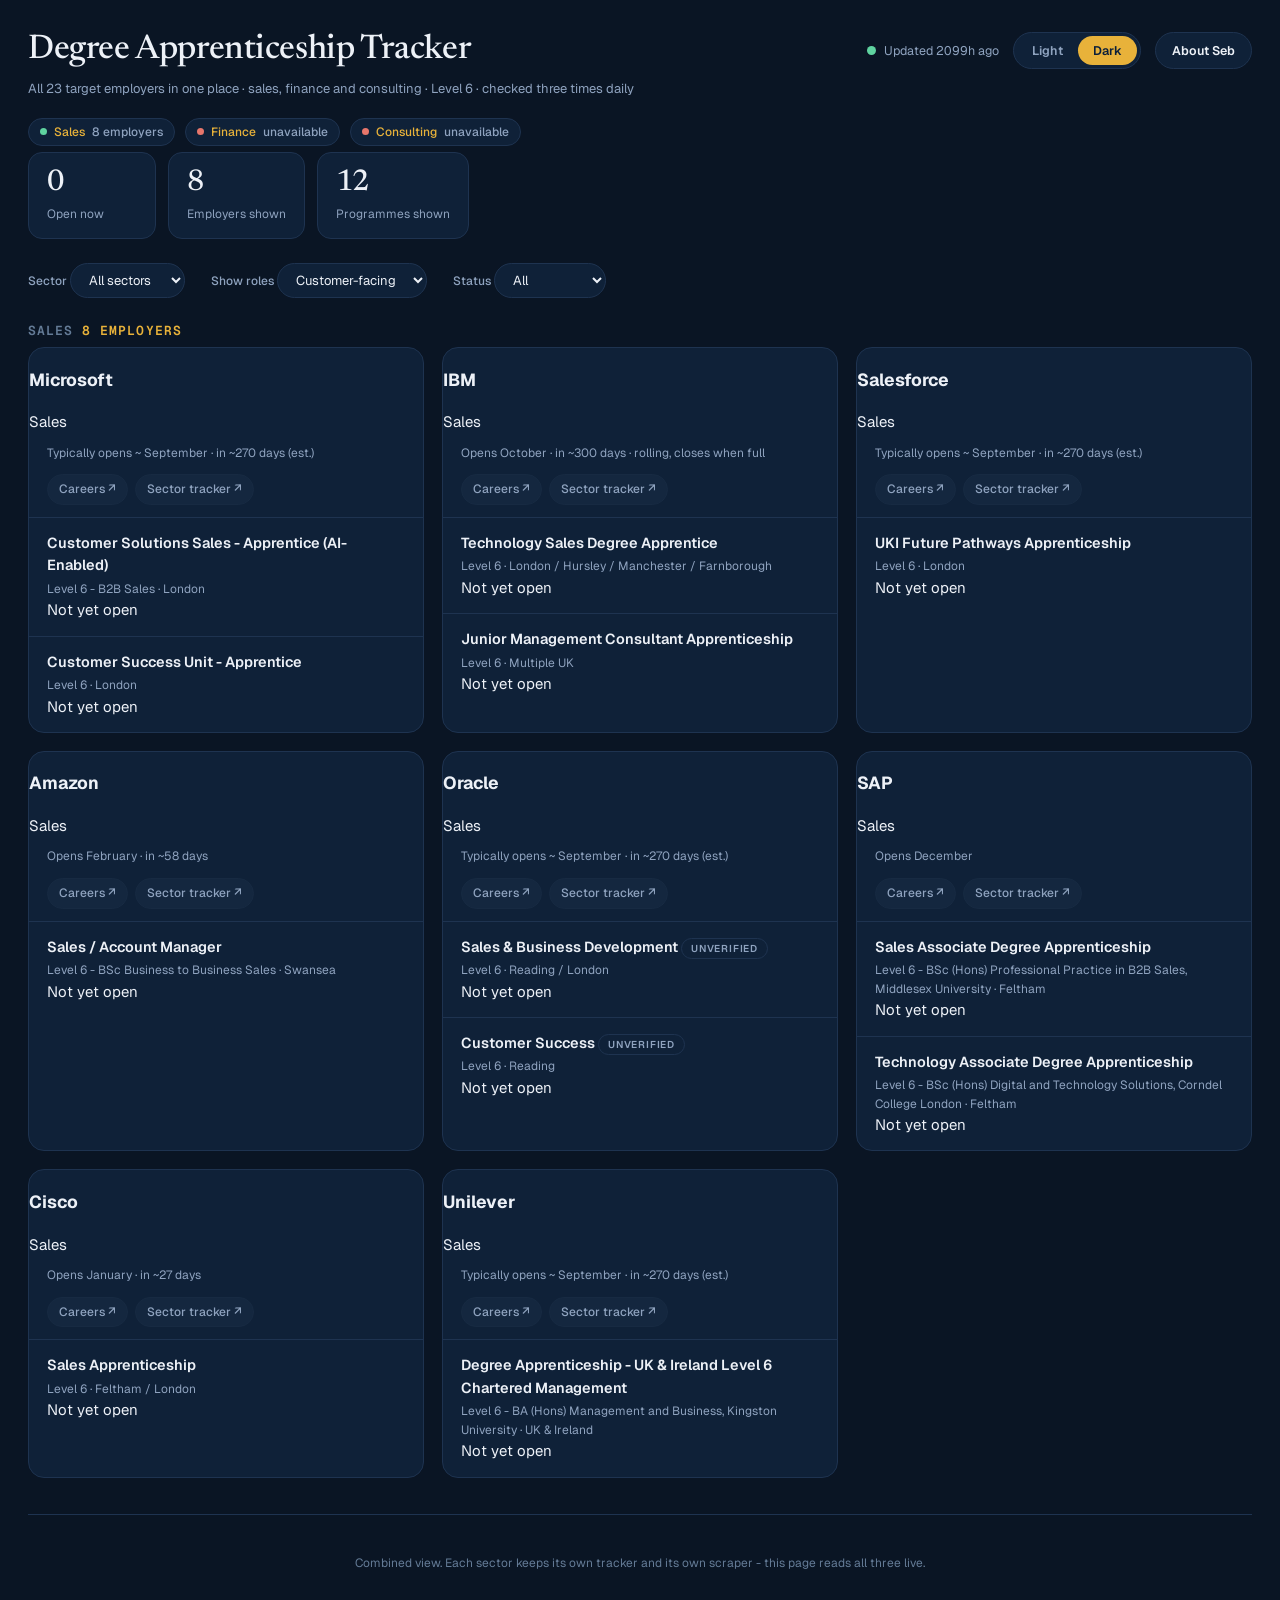
==== all.html @ 7a4464a1 "Add combined tracker showing all 23 employers in one place Three separate trackers meant three links" ====
<!DOCTYPE html>
<html lang="en" data-page="tracker">
<head>
<meta charset="UTF-8">
<meta name="viewport" content="width=device-width, initial-scale=1.0">
<title>All Degree Apprenticeships - Combined Tracker</title>
<meta name="description" content="Every Level 6 degree apprenticeship tracked across sales, finance and consulting - 23 target employers in one place, auto-updated three times daily.">
<meta property="og:title" content="Degree Apprenticeship Tracker - all 23 employers">
<meta property="og:description" content="Every Level 6 degree apprenticeship tracked across sales, finance and consulting - 23 target employers in one place.">
<meta property="og:type" content="website">
<meta property="og:url" content="https://sebcaw.github.io/Sales-Tracker/all.html">
<meta property="og:image" content="https://sebcaw.github.io/Sales-Tracker/assets/og-image.png">
<link rel="icon" href="favicon.svg" type="image/svg+xml">
<link rel="preconnect" href="https://fonts.googleapis.com">
<link rel="preconnect" href="https://fonts.gstatic.com" crossorigin>
<link href="https://fonts.googleapis.com/css2?family=Newsreader:ital,opsz,wght@0,6..72,300..600;1,6..72,300..500&family=Geist:wght@300..700&family=Geist+Mono:wght@400..600&display=swap" rel="stylesheet">
<link rel="stylesheet" href="assets/tracker.css">
<script src="assets/theme.js"></script>
<style>
  .srcbar{display:flex;gap:10px;flex-wrap:wrap;margin:14px 0 6px}
  .srcpill{font:500 12px/1 var(--sans);padding:7px 11px;border-radius:999px;border:1px solid var(--border);
           background:var(--panel);color:var(--muted);display:flex;align-items:center;gap:7px}
  .srcpill .dot{width:7px;height:7px;border-radius:50%;background:var(--grey)}
  .srcpill.ok .dot{background:var(--green)}
  .srcpill.bad .dot{background:var(--red)}
  .srcpill a{color:var(--accent);text-decoration:none}
  .sectorhead{margin:26px 0 10px;font:600 13px/1 var(--mono);letter-spacing:.08em;
              text-transform:uppercase;color:var(--faint)}
  .sectorhead span{color:var(--accent)}
  #stats .stat{cursor:default}
  #stats .stat:hover{border-color:var(--border)}
</style>
</head>
<body>
<div class="wrap">
  <header>
    <h1>Degree Apprenticeship Tracker</h1>
    <div class="head-right">
      <div class="updated"><span class="pulse" id="pulse"></span><span id="updatedTxt">Loading</span></div>
      <div class="theme-toggle" role="group" aria-label="Colour theme">
        <button data-theme-btn="light" aria-label="Light mode">Light</button>
        <button data-theme-btn="dark" aria-label="Dark mode">Dark</button>
      </div>
      <a class="aboutbtn" href="index.html">About Seb</a>
    </div>
  </header>
  <p class="sub">All 23 target employers in one place &middot; sales, finance and consulting &middot; Level 6 &middot; checked three times daily</p>

  <div class="srcbar" id="srcbar"></div>

  <div class="summary" id="stats"></div>

  <div class="filters">
    <label>Sector
      <select id="fSector">
        <option value="all">All sectors</option>
        <option value="sales">Sales</option>
        <option value="finance">Finance</option>
        <option value="consulting">Consulting</option>
      </select>
    </label>
    <label>Show roles
      <select id="fFacing">
        <option value="customer">Customer-facing</option>
        <option value="all">All roles</option>
      </select>
    </label>
    <label>Status
      <select id="fStatus">
        <option value="all">All</option>
        <option value="open">Open now</option>
      </select>
    </label>
  </div>

  <div id="sectors"></div>

  <footer class="footer">
    <p>Combined view. Each sector keeps its own tracker and its own scraper -
      this page reads all three live.</p>
  </footer>
</div>

<script>
// Three independent trackers, each with its own repo, scraper and data.json.
// This page reads all three over CORS rather than duplicating the data, so there
// is still exactly one source of truth per sector.
// NOTE: the finance repo was renamed to Seb-Cawthorne, so its Pages URL moved.
// Finance-Tracker now 404s - do not point at it.
const SOURCES = [
  { key:'sales',      label:'Sales',      url:'data.json',
    site:'https://sebcaw.github.io/Sales-Tracker/tracker.html' },
  { key:'finance',    label:'Finance',    url:'https://sebcaw.github.io/Seb-Cawthorne/data.json',
    site:'https://sebcaw.github.io/Seb-Cawthorne/tracker.html' },
  { key:'consulting', label:'Consulting', url:'https://sebcaw.github.io/Consulting-Tracker/data.json',
    site:'https://sebcaw.github.io/Consulting-Tracker/tracker.html' }
];

const MN = ['','January','February','March','April','May','June','July','August','September','October','November','December'];
const state = { sectors:{}, failed:[] };

function daysUntilMonth(cyc){
  if(!cyc || !cyc.length) return null;
  const c = cyc.slice().sort((a,b)=>b.year-a.year)[0];
  let m = c.openedMonth, day = 1;
  if(c.openedDate){ const d=new Date(c.openedDate); m=d.getMonth()+1; day=d.getDate(); }
  const now = new Date();
  let year = now.getFullYear();
  if(now.getMonth()+1 > m) year++;
  const target = new Date(year, m-1, day);
  return { month:m, days:Math.ceil((target-now)/86400000), confirmed:c.confidence==='confirmed', rolling:!!c.rolling };
}

function statusPill(s){
  if(s==='open') return '<span class="pill open">Open</span>';
  if(s==='closing_soon') return '<span class="pill soon">Closing soon</span>';
  if(s==='closed') return '<span class="pill closed">Closed</span>';
  return '<span class="pill idle">Not yet open</span>';
}

function render(){
  const wantSector = document.getElementById('fSector').value;
  const wantFacing = document.getElementById('fFacing').value;
  const wantStatus = document.getElementById('fStatus').value;
  const host = document.getElementById('sectors');
  host.innerHTML = '';

  let shownCos = 0, shownProgs = 0, openProgs = 0;

  SOURCES.forEach(src => {
    const data = state.sectors[src.key];
    if(!data) return;
    if(wantSector !== 'all' && wantSector !== src.key) return;

    const cos = data.companies.map(co => {
      let progs = co.programs || [];
      if(wantFacing === 'customer') progs = progs.filter(p => p.customerFacing === 'core' || p.customerFacing === 'client');
      if(wantStatus === 'open') progs = progs.filter(p => p.status === 'open' || p.status === 'closing_soon');
      return { co, progs };
    }).filter(x => x.progs.length || wantStatus !== 'open');

    if(!cos.length) return;

    const head = document.createElement('div');
    head.className = 'sectorhead';
    head.innerHTML = src.label + ' <span>' + cos.length + ' employers</span>';
    host.appendChild(head);

    const grid = document.createElement('div');
    grid.className = 'grid';
    cos.forEach(({co, progs}) => {
      shownCos++; shownProgs += progs.length;
      openProgs += progs.filter(p=>p.status==='open'||p.status==='closing_soon').length;
      const pr = daysUntilMonth(co.historicalCycles);
      const predict = pr
        ? '<div class="predict-line">' + (pr.confirmed ? 'Opens' : 'Typically opens ~') + ' ' + MN[pr.month]
          + (pr.days>=0 ? ' &middot; in ~' + pr.days + ' days' : '')
          + (pr.rolling ? ' &middot; rolling, closes when full' : '')
          + (pr.confirmed ? '' : ' (est.)') + '</div>'
        : '';
      const card = document.createElement('div');
      card.className = 'card';
      card.innerHTML =
        '<div class="cardhead"><h3>' + co.name + '</h3>'
        + '<span class="sectortag">' + src.label + '</span></div>'
        + predict
        + '<div class="links"><a href="' + (co.careerUrl||'#') + '" target="_blank" rel="noopener">Careers &#8599;</a>'
        + ' <a href="' + src.site + '" target="_blank" rel="noopener">Sector tracker &#8599;</a></div>'
        + progs.map(p =>
            '<div class="program"><div class="pname">' + p.name
            + (p.nameConfidence === 'unconfirmed' ? ' <span class="tag">unverified</span>' : '')
            + '</div><div class="pmeta">' + (p.standard||'') + (p.location ? ' &middot; ' + p.location : '')
            + '</div>' + statusPill(p.status) + '</div>'
          ).join('');
      grid.appendChild(card);
    });
    host.appendChild(grid);
  });

  document.getElementById('stats').innerHTML =
      '<div class="stat"><div class="n">' + openProgs + '</div><div class="l">Open now</div></div>'
    + '<div class="stat"><div class="n">' + shownCos + '</div><div class="l">Employers shown</div></div>'
    + '<div class="stat"><div class="n">' + shownProgs + '</div><div class="l">Programmes shown</div></div>';

  if(!host.children.length) host.innerHTML = '<p class="sub">Nothing matches those filters.</p>';
}

function renderSources(){
  document.getElementById('srcbar').innerHTML = SOURCES.map(s => {
    const d = state.sectors[s.key];
    const cls = d ? 'ok' : 'bad';
    const n = d ? d.companies.length + ' employers' : 'unavailable';
    return '<span class="srcpill ' + cls + '"><span class="dot"></span>'
      + '<a href="' + s.site + '" target="_blank" rel="noopener">' + s.label + '</a> ' + n + '</span>';
  }).join('');
}

function freshness(){
  const times = Object.values(state.sectors).map(d => d.meta && d.meta.lastUpdated).filter(Boolean).sort();
  const el = document.getElementById('updatedTxt');
  if(!times.length){ el.textContent = 'No data'; return; }
  const oldest = new Date(times[0]);
  const hrs = Math.round((Date.now() - oldest.getTime())/3600000);
  el.textContent = hrs < 1 ? 'Updated just now' : 'Updated ' + hrs + 'h ago';
  const p = document.getElementById('pulse');
  if(p && hrs > 24) p.classList.add('stale');
}

Promise.all(SOURCES.map(s =>
  fetch(s.url, {cache:'no-store'})
    .then(r => { if(!r.ok) throw new Error(r.status); return r.json(); })
    .then(j => { state.sectors[s.key] = j; })
    .catch(e => { state.failed.push(s.key + ': ' + e.message); })
)).then(() => {
  renderSources(); freshness(); render();
  ['fSector','fFacing','fStatus'].forEach(id =>
    document.getElementById(id).addEventListener('change', render));
});
</script>
</body>
</html>
---- assets/tracker.css ----
/* ============================================================
   Degree Apprenticeship Tracker
   Visual system: "Navy Ink & Signal Gold" brand system.
   Typefaces: Newsreader (display) + Geist (interface) + Geist Mono (labels)
   Variable + class names preserved for tracker.js.
   ============================================================ */

:root {
  /* Dark — Navy Ink & Signal Gold */
  --bg: #0A1524;
  --panel: #0F2138;
  --panel-2: #14273F;
  --border: #1E3350;
  --border-soft: #172A42;
  --text: #EDF1F7;
  --muted: #8FA3BF;
  --faint: #647B96;
  --accent: #E8B23A;
  --accent-2: #F1CB76;
  --gold: #E8B23A;
  --ink: #0B1F3A;
  --accent-rgb: 232,178,58;
  --green: #5FD3A0;
  --amber: #E9B24C;
  --red: #E7766B;
  --grey: #647B96;

  --serif: "Newsreader", Georgia, "Times New Roman", serif;
  --sans: "Geist", -apple-system, BlinkMacSystemFont, "Segoe UI", Roboto, sans-serif;
  --mono: "Geist Mono", ui-monospace, SFMono-Regular, Menlo, monospace;
  --shadow-soft: 0 1px 2px rgba(0,0,0,.25), 0 10px 30px rgba(5,12,24,.5);
}


/* Light — warm paper */
html[data-theme="light"] {
  --bg: #F6F4EE;
  --sidebar: #FBFAF5;
  --panel: #FFFFFF;
  --panel-2: #EFECE2;
  --border: #E7E3D8;
  --border-soft: #ECE8DD;
  --text: #0B1F3A;
  --muted: #5A6B82;
  --faint: #8FA3BF;
  --accent: #8A6417;
  --accent-2: #A97F27;
  --gold: #7C5A14;
  --ink: #F6F4EE;
  --accent-rgb: 138,100,23;
  --green: #2E7D5B;
  --amber: #B9821C;
  --red: #CF4A3F;
  --grey: #8FA3BF;
  --shadow-soft: 0 1px 2px rgba(11,31,58,.06), 0 10px 30px rgba(11,31,58,.10);
}


html { color-scheme: dark; }
html[data-theme="light"] { color-scheme: light; }
html[data-theme="light"] .skel-line,
html[data-theme="light"] .skel-pill {
  background: linear-gradient(90deg, var(--panel-2) 25%, #e6dccb 37%, var(--panel-2) 63%);
  background-size: 400% 100%;
}

* { box-sizing: border-box; }
html { scroll-behavior: smooth; }
body {
  margin: 0; background: var(--bg); color: var(--text);
  font-family: var(--sans); font-size: 15px; line-height: 1.55;
  position: relative; min-height: 100vh;
  -webkit-font-smoothing: antialiased; text-rendering: optimizeLegibility;
  transition: background-color .35s ease, color .35s ease;
}
a { color: var(--accent); text-decoration: none; transition: color .15s; }
a:hover { color: var(--accent-2); }
::selection { background: rgba(var(--accent-rgb),.28); color: var(--text); }
/* Visible keyboard focus for every interactive element (mouse clicks stay clean) */
:focus-visible { outline: 2px solid var(--accent); outline-offset: 2px; border-radius: 4px; }
.wrap { max-width: 1280px; margin: 0 auto; padding: 32px 28px 44px; position: relative; z-index: 1; }

/* Theme toggle */
.theme-toggle {
  display: inline-flex; border: 1px solid var(--border); border-radius: 999px;
  overflow: hidden; background: var(--panel); padding: 3px;
}
.theme-toggle button {
  background: transparent; border: none; color: var(--muted);
  font-family: var(--sans); font-size: 12.5px; font-weight: 600;
  padding: 6px 15px; cursor: pointer; border-radius: 999px;
  transition: color .18s, background .18s;
}
.theme-toggle button:hover { color: var(--text); }
.theme-toggle button.active { background: var(--accent); color: var(--ink); }

/* Header */
header { display: flex; align-items: center; justify-content: space-between; flex-wrap: wrap; gap: 14px; margin-bottom: 10px; }
h1 {
  font-family: var(--serif); font-weight: 500;
  font-size: clamp(26px, 3.6vw, 34px); margin: 0; letter-spacing: -0.012em;
  color: var(--text); line-height: 1.05;
}
.head-right { display: flex; align-items: center; gap: 14px; flex-wrap: wrap; }
.updated { color: var(--muted); font-size: 12.5px; display: flex; align-items: center; gap: 8px; font-variant-numeric: tabular-nums; }
.aboutbtn {
  display: inline-flex; align-items: center; gap: 6px; font-size: 12.5px; font-weight: 600;
  color: var(--text); background: var(--panel); border: 1px solid var(--border);
  padding: 8px 16px; border-radius: 999px; white-space: nowrap;
  transition: border-color .2s, color .2s;
}
.aboutbtn:hover { border-color: var(--accent); color: var(--accent); }

.pulse {
  width: 9px; height: 9px; border-radius: 50%; background: var(--green);
}
.pulse.amber { background: var(--amber); }
.pulse.red { background: var(--red); }

.sub { color: var(--muted); font-size: 13px; margin: 0 0 18px; max-width: 80ch; }

/* About details */
.about { background: var(--panel); border: 1px solid var(--border); border-radius: 14px; margin: 0 0 22px; overflow: hidden; }
.about summary {
  cursor: pointer; padding: 14px 18px; font-size: 13px; font-weight: 600; color: var(--text);
  list-style: none; user-select: none; display: flex; align-items: center; gap: 8px;
  transition: color .15s;
}
.about summary::-webkit-details-marker { display: none; }
.about summary::before {
  content: ""; width: 6px; height: 6px; border-right: 1.5px solid var(--accent);
  border-bottom: 1.5px solid var(--accent); transform: rotate(-45deg); transition: transform .2s; flex-shrink: 0;
}
.about[open] summary::before { transform: rotate(45deg); }
.about summary:hover { color: var(--accent); }
.about[open] summary { border-bottom: 1px solid var(--border); }
.about-body { padding: 16px 18px; font-size: 13px; color: var(--muted); line-height: 1.65; }
/* Content eases in when the box is opened (close snaps, as native details do) */
.about[open] .about-body { animation: aboutOpen .22s ease-out; }
@keyframes aboutOpen { from { opacity: 0; transform: translateY(-3px); } }
.about-body p { margin: 0 0 10px; }
.about-body p:last-child { margin: 0; }
.about-body strong { color: var(--text); font-weight: 600; }

/* New banner */
.new-banner {
  position: relative; overflow: hidden;
  background: var(--panel); border: 1px solid rgba(var(--accent-rgb),.4); color: var(--accent-2);
  padding: 14px 18px; border-radius: 12px; margin-bottom: 22px; font-size: 14px; font-weight: 500;
  display: none; align-items: center; gap: 10px;
}
html[data-theme="light"] .new-banner { color: var(--gold); }
/* Slides in when it appears — it only ever shows when something genuinely changed */
.new-banner.show { display: flex; animation: bannerIn .3s ease-out; }
@keyframes bannerIn { from { opacity: 0; transform: translateY(-8px); } }
.new-banner button {
  position: relative; z-index:1; margin-left: auto; background: transparent;
  border: 1px solid rgba(var(--accent-rgb),.45); color: var(--accent-2);
  padding: 5px 12px; border-radius: 999px; cursor: pointer; font-family: var(--sans);
  font-size: 12.5px; font-weight: 600; transition: background .15s;
}
html[data-theme="light"] .new-banner button { color: var(--gold); }
.new-banner button:hover { background: rgba(var(--accent-rgb),.12); }

/* Summary stats */
.summary { display: flex; gap: 12px; flex-wrap: wrap; margin-bottom: 24px; }
.stat {
  background: var(--panel); border: 1px solid var(--border); border-radius: 14px;
  padding: 15px 18px; min-width: 128px; cursor: pointer;
  transition: border-color .2s, background .2s;
}
.stat:hover { border-color: var(--accent); }
.stat.active { border-color: var(--accent); background: var(--panel-2); box-shadow: 0 0 0 1px var(--accent) inset; }
.stat .n {
  font-family: var(--serif); font-size: 30px; font-weight: 500; line-height: 1;
  font-variant-numeric: tabular-nums; letter-spacing: -.02em;
}
.stat .l { font-size: 12px; color: var(--muted); margin-top: 7px; }
.stat.predict { cursor: default; min-width: 210px; }
.stat.predict .n { color: var(--accent); }
.stat.predict:hover { border-color: var(--border); }

/* Filters */
.filters { display: flex; gap: 18px; flex-wrap: wrap; margin-bottom: 22px; align-items: center; }
.filters label { font-size: 12px; color: var(--muted); margin-right: 8px; font-weight: 500; }
select, .seg {
  background: var(--panel); border: 1px solid var(--border); color: var(--text);
  border-radius: 999px; padding: 7px 14px; font-size: 13px; font-family: var(--sans);
}
.seg-group { display: inline-flex; border: 1px solid var(--border); border-radius: 999px; overflow: hidden; background: var(--panel); padding: 3px; }
.seg-group button {
  background: transparent; border: none; color: var(--muted);
  padding: 6px 15px; font-size: 13px; cursor: pointer; border-radius: 999px;
  font-family: var(--sans); transition: background .2s, color .2s;
}
.seg-group button:hover { color: var(--text); }
.seg-group button.active { background: var(--accent); color: var(--ink); font-weight: 600; }

/* Grid */
.grid { display: grid; grid-template-columns: repeat(auto-fill, minmax(360px, 1fr)); gap: 18px; }
.card {
  background: var(--panel); border: 1px solid var(--border); border-radius: 16px;
  overflow: hidden; display: flex; flex-direction: column; position: relative;
  transition: border-color .22s;
}
.card:hover { border-color: var(--accent); }

/* Skeletons */
.skel-card { background: var(--panel); border: 1px solid var(--border); border-radius: 16px; padding: 18px; }
.skel-line { height: 12px; border-radius: 6px; margin-bottom: 11px; background: linear-gradient(90deg, var(--panel-2) 25%, #2c2820 37%, var(--panel-2) 63%); background-size: 400% 100%; animation: skelShimmer 1.4s ease infinite; }
.skel-line.title { height: 18px; width: 55%; margin-bottom: 15px; }
.skel-line.w85 { width: 85%; } .skel-line.w65 { width: 65%; } .skel-line.w40 { width: 40%; }
.skel-pill { height: 22px; width: 92px; border-radius: 999px; margin-top: 13px; background: linear-gradient(90deg, var(--panel-2) 25%, #2c2820 37%, var(--panel-2) 63%); background-size: 400% 100%; animation: skelShimmer 1.4s ease infinite; }
@keyframes skelShimmer { 0% { background-position: 100% 0; } 100% { background-position: 0 0; } }

.card-head { padding: 16px 18px; display: flex; align-items: center; justify-content: space-between; border-bottom: 1px solid var(--border); }
.card-head .left { display: flex; align-items: center; gap: 11px; }
.dot { width: 11px; height: 11px; border-radius: 3px; flex-shrink: 0; }
.card-head h3 { font-family: var(--serif); font-weight: 500; margin: 0; font-size: 19px; letter-spacing: -.01em; }
.tag { font-size: 10px; text-transform: uppercase; letter-spacing: .08em; color: var(--muted); border: 1px solid var(--border); padding: 3px 9px; border-radius: 999px; font-weight: 600; }
.predict-line { font-size: 12px; color: var(--muted); padding: 10px 18px 0; }

.links { display: flex; gap: 7px; flex-wrap: wrap; padding: 12px 18px; }
.links a {
  font-size: 12px; font-weight: 500; color: var(--muted);
  background: var(--panel-2); padding: 5px 11px; border-radius: 999px; border: 1px solid var(--border-soft);
  transition: border-color .15s, color .15s;
}
.links a:hover { border-color: var(--accent); color: var(--text); }

.program { border-top: 1px solid var(--border); padding: 14px 18px; }
.program .ptop { display: flex; justify-content: space-between; align-items: flex-start; gap: 8px; }
.program .pname { font-weight: 600; font-size: 14.5px; color: var(--text); }
.program .pmeta { font-size: 12px; color: var(--muted); margin-top: 3px; }
.badge { font-size: 11px; font-weight: 600; padding: 4px 10px; border-radius: 999px; white-space: nowrap; }
.badge.open { background: rgba(108,193,145,.14); color: var(--green); }
.badge.closing_soon { background: rgba(233,178,76,.15); color: var(--amber); }
.badge.closed { background: rgba(231,118,107,.14); color: var(--red); }
.badge.not_open { background: rgba(106,99,88,.18); color: var(--grey); }
.closing { font-size: 12px; color: var(--amber); margin-top: 7px; }

.track { margin-top: 12px; display: flex; gap: 8px; align-items: center; flex-wrap: wrap; }
.track select { font-size: 12px; padding: 5px 11px; transition: border-color .15s, box-shadow .15s; }
.track select:focus { outline: none; border-color: var(--accent); box-shadow: 0 0 0 3px rgba(var(--accent-rgb),.15); }
.applybtn {
  font-size: 12px; background: var(--accent); color: var(--ink); font-weight: 600;
  border: none; padding: 6px 13px; border-radius: 999px; cursor: pointer; font-family: var(--sans);
  transition: filter .2s;
}
.applybtn:hover { filter: brightness(1.06); }
.applybtn:active { filter: brightness(.96); }
.notes {
  width: 100%; margin-top: 9px; background: var(--panel-2); border: 1px solid var(--border);
  color: var(--text); border-radius: 9px; padding: 8px 10px; font-size: 12.5px;
  font-family: inherit; resize: vertical; min-height: 34px; transition: border-color .15s, box-shadow .15s;
}
.notes:focus { outline: none; border-color: var(--accent); box-shadow: 0 0 0 3px rgba(var(--accent-rgb),.15); }
.applied-date { font-size: 11px; color: var(--green); font-weight: 600; }

/* Charts */
.charts { display: grid; grid-template-columns: 1fr 1fr; gap: 18px; margin-top: 36px; }
.chart { background: var(--panel); border: 1px solid var(--border); border-radius: 16px; padding: 22px; }
.chart h3 { font-family: var(--serif); font-weight: 500; margin: 0 0 18px; font-size: 18px; letter-spacing: -.01em; }
.bar-row { display: flex; align-items: center; gap: 12px; margin-bottom: 12px; font-size: 12.5px; }
.bar-row .blab { width: 112px; color: var(--muted); flex-shrink: 0; }
.bar-track { flex: 1; background: var(--panel-2); border-radius: 999px; height: 14px; overflow: hidden; }
.bar-fill { height: 100%; border-radius: 999px; }
/* Bars draw in from zero on the first load only (re-filters render instantly) */
.bar-fill.fill-in { animation: barFill .6s cubic-bezier(.2,.7,.3,1) both; }
@keyframes barFill { from { width: 0; } }
.bar-row .bval { width: 22px; text-align: right; font-variant-numeric: tabular-nums; color: var(--text); }

/* About me (optional block) */
.aboutme { margin-top: 36px; background: var(--panel); border: 1px solid var(--border); border-radius: 16px; padding: 24px; }
.aboutme h2 { font-family: var(--serif); font-weight: 500; margin: 0 0 6px; font-size: 19px; }
.aboutme .am-head { font-weight: 600; color: var(--text); margin: 0 0 10px; }
.aboutme p { color: var(--muted); font-size: 13px; margin: 0 0 12px; line-height: 1.65; }
.am-skills { display: flex; flex-wrap: wrap; gap: 8px; margin-bottom: 14px; }
.am-skills span { font-size: 11px; background: transparent; border: 1px solid var(--border); padding: 5px 12px; border-radius: 999px; color: var(--muted); }
.am-links a { font-size: 13px; background: var(--accent); color: var(--ink); font-weight: 600; padding: 8px 15px; border-radius: 999px; }
.am-links a:hover { filter: brightness(1.06); }

/* Timeline */
.timeline { margin-top: 36px; background: var(--panel); border: 1px solid var(--border); border-radius: 16px; padding: 22px; }
.timeline h2 { font-family: var(--serif); font-weight: 500; font-size: 19px; margin: 0 0 18px; letter-spacing: -.01em; }
.tl-grid { display: grid; grid-template-columns: 130px repeat(7, 1fr); gap: 6px 0; align-items: center; }
.tl-month { font-size: 11px; color: var(--faint); text-align: center; padding-bottom: 8px; letter-spacing: .04em; }
.tl-name { font-size: 12.5px; padding-right: 8px; color: var(--text); }
.tl-row { position: relative; grid-column: 2 / span 7; height: 18px; }
.tl-bar { position: absolute; height: 12px; top: 3px; border-radius: 999px; opacity: .9; }

/* Interest */
.interest { margin-top: 36px; background: var(--panel); border: 1px solid var(--border); border-radius: 16px; padding: 22px; position: relative; overflow: hidden; }
.interest h2 { font-family: var(--serif); font-weight: 500; font-size: 19px; margin: 0 0 5px; letter-spacing: -.01em; }
.interest-sub { color: var(--muted); font-size: 12.5px; margin: 0 0 18px; max-width: 80ch; }
.irow {
  display: flex; align-items: center; gap: 13px; padding: 13px 14px; border: 1px solid var(--border);
  border-radius: 12px; margin-bottom: 9px; transition: border-color .18s, background .18s;
}
.irow:hover { border-color: var(--accent); background: var(--panel-2); }
.irow .imain { flex: 1; min-width: 0; }
.irow .ititle { font-weight: 600; font-size: 14px; color: var(--text); }
.irow .imeta { font-size: 12px; color: var(--muted); margin-top: 3px; }
.irow .icat { font-size: 10px; text-transform: uppercase; letter-spacing: .08em; color: var(--accent); border: 1px solid rgba(var(--accent-rgb),.4); padding: 3px 9px; border-radius: 999px; white-space: nowrap; }
.irow .iclose { font-size: 12px; color: var(--amber); white-space: nowrap; }
.irow a.iapply { font-size: 12px; background: var(--accent); color: var(--ink); font-weight: 600; padding: 6px 12px; border-radius: 999px; white-space: nowrap; }
.irow a.iapply:hover { filter: brightness(1.06); }
.interest-empty { color: var(--muted); font-size: 13px; padding: 16px 4px; }

.footer {
  text-align: center; color: var(--faint); font-size: 12px; margin: 36px 0 8px;
  padding-top: 26px; border-top: 1px solid var(--border); line-height: 1.7;
}

@media (prefers-reduced-motion: reduce) {
  html { scroll-behavior: auto; }
  *, *::before, *::after { animation: none !important; transition: none !important; }
}

@media (max-width: 760px) {
  .wrap { padding: 24px 18px 40px; }
  .charts { grid-template-columns: 1fr; }
  .grid { grid-template-columns: 1fr; }
  .tl-grid { grid-template-columns: 92px repeat(7, 1fr); }
  .tl-name { font-size: 11.5px; }
}

@media print {
  .theme-toggle, .new-banner, .notes, .track { display: none !important; }
  body { background: #fff; color: #000; }
  .card, .stat, .chart, .timeline, .interest, .about { border-color: #ccc; box-shadow: none !important; break-inside: avoid; }
  a { color: #000; }
}
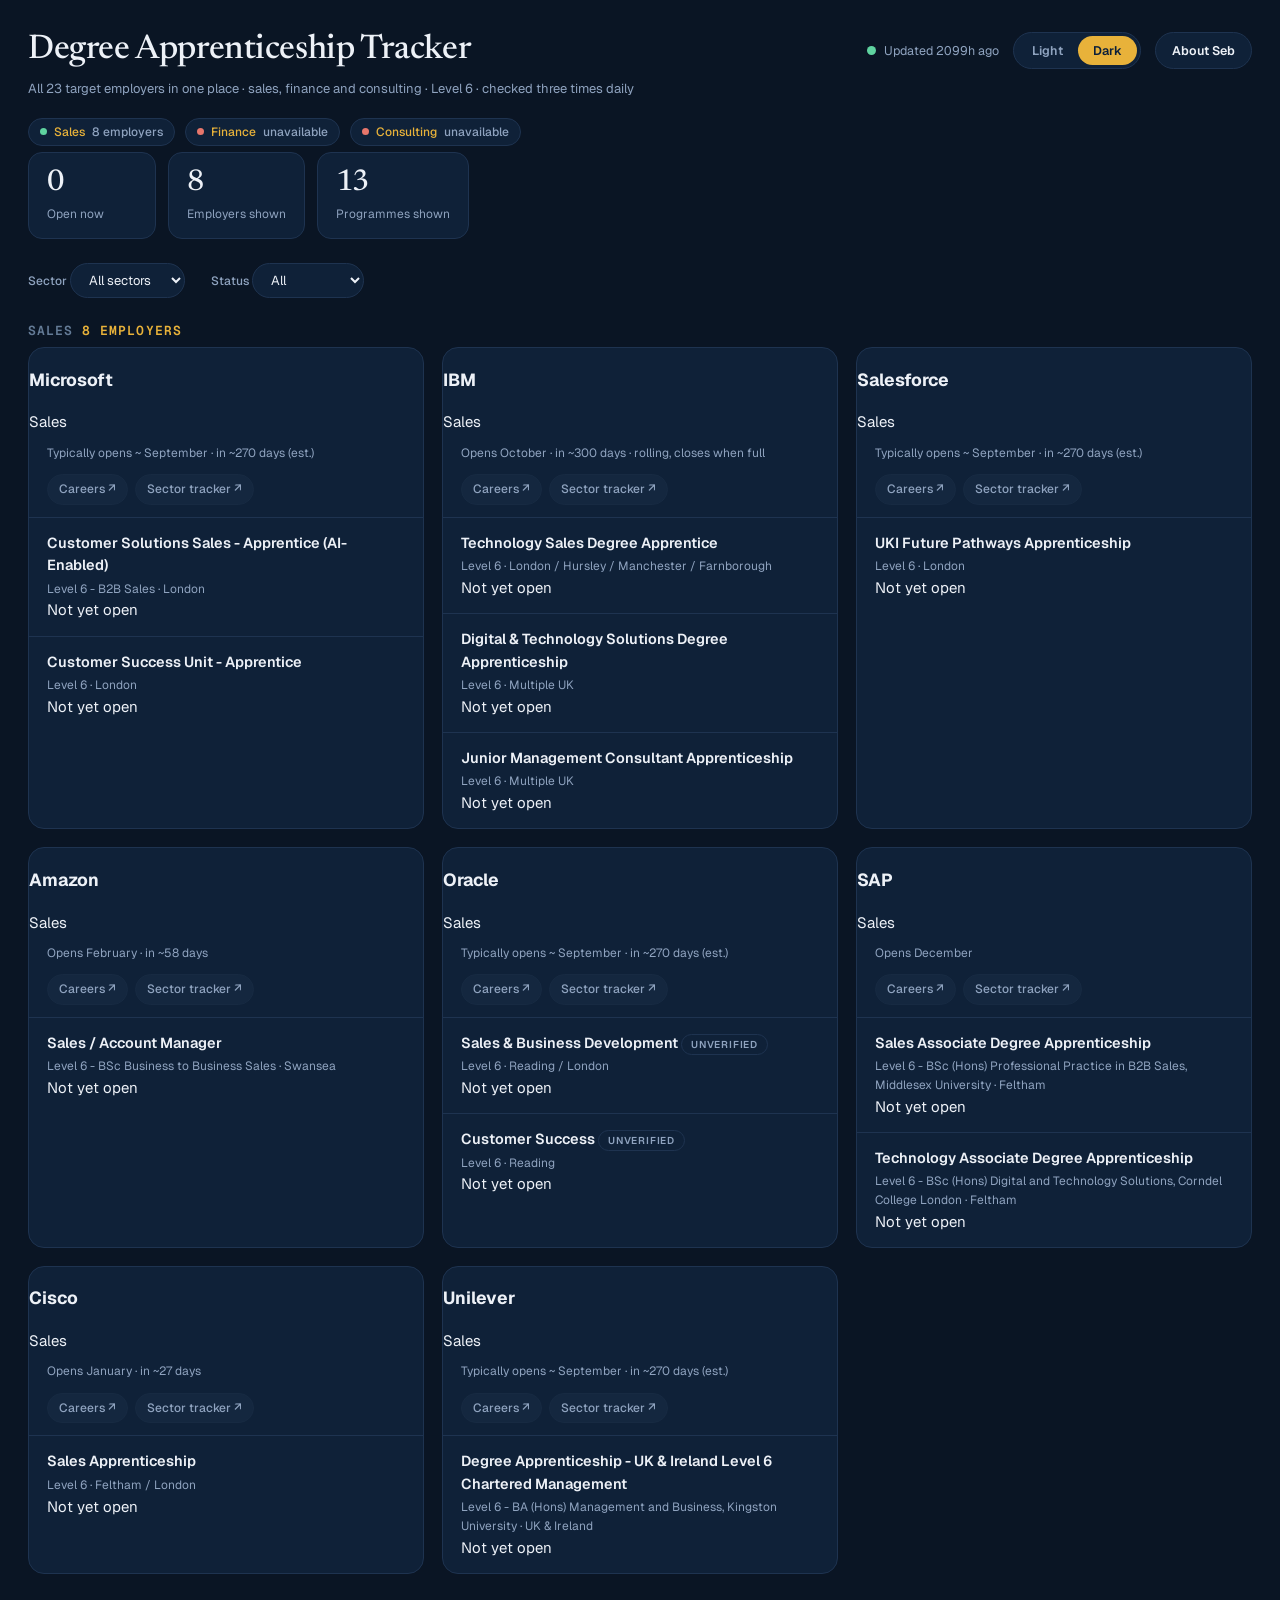
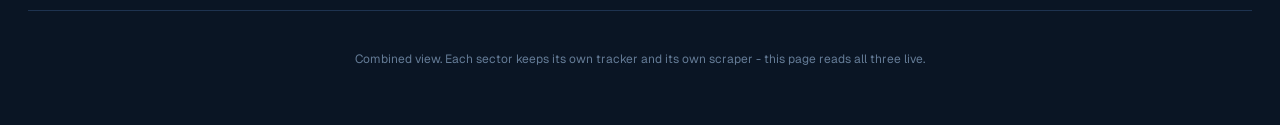
==== commit 37d74cd0: "Point site at the combined tracker, correct to Year 13, drop unfinished project - All tracker links " ====
--- a/all.html
+++ b/all.html
@@ -59,12 +59,6 @@
         <option value="consulting">Consulting</option>
       </select>
     </label>
-    <label>Show roles
-      <select id="fFacing">
-        <option value="customer">Customer-facing</option>
-        <option value="all">All roles</option>
-      </select>
-    </label>
     <label>Status
       <select id="fStatus">
         <option value="all">All</option>
@@ -88,7 +82,7 @@
 // NOTE: the finance repo was renamed to Seb-Cawthorne, so its Pages URL moved.
 // Finance-Tracker now 404s - do not point at it.
 const SOURCES = [
-  { key:'sales',      label:'Sales',      url:'data.json',
+  { key:'sales',      label:'Sales',      url:'https://sebcaw.github.io/Sales-Tracker/data.json',
     site:'https://sebcaw.github.io/Sales-Tracker/tracker.html' },
   { key:'finance',    label:'Finance',    url:'https://sebcaw.github.io/Seb-Cawthorne/data.json',
     site:'https://sebcaw.github.io/Seb-Cawthorne/tracker.html' },
@@ -120,7 +114,6 @@
 
 function render(){
   const wantSector = document.getElementById('fSector').value;
-  const wantFacing = document.getElementById('fFacing').value;
   const wantStatus = document.getElementById('fStatus').value;
   const host = document.getElementById('sectors');
   host.innerHTML = '';
@@ -134,7 +127,6 @@
 
     const cos = data.companies.map(co => {
       let progs = co.programs || [];
-      if(wantFacing === 'customer') progs = progs.filter(p => p.customerFacing === 'core' || p.customerFacing === 'client');
       if(wantStatus === 'open') progs = progs.filter(p => p.status === 'open' || p.status === 'closing_soon');
       return { co, progs };
     }).filter(x => x.progs.length || wantStatus !== 'open');
@@ -213,7 +205,7 @@
     .catch(e => { state.failed.push(s.key + ': ' + e.message); })
 )).then(() => {
   renderSources(); freshness(); render();
-  ['fSector','fFacing','fStatus'].forEach(id =>
+  ['fSector','fStatus'].forEach(id =>
     document.getElementById(id).addEventListener('change', render));
 });
 </script>
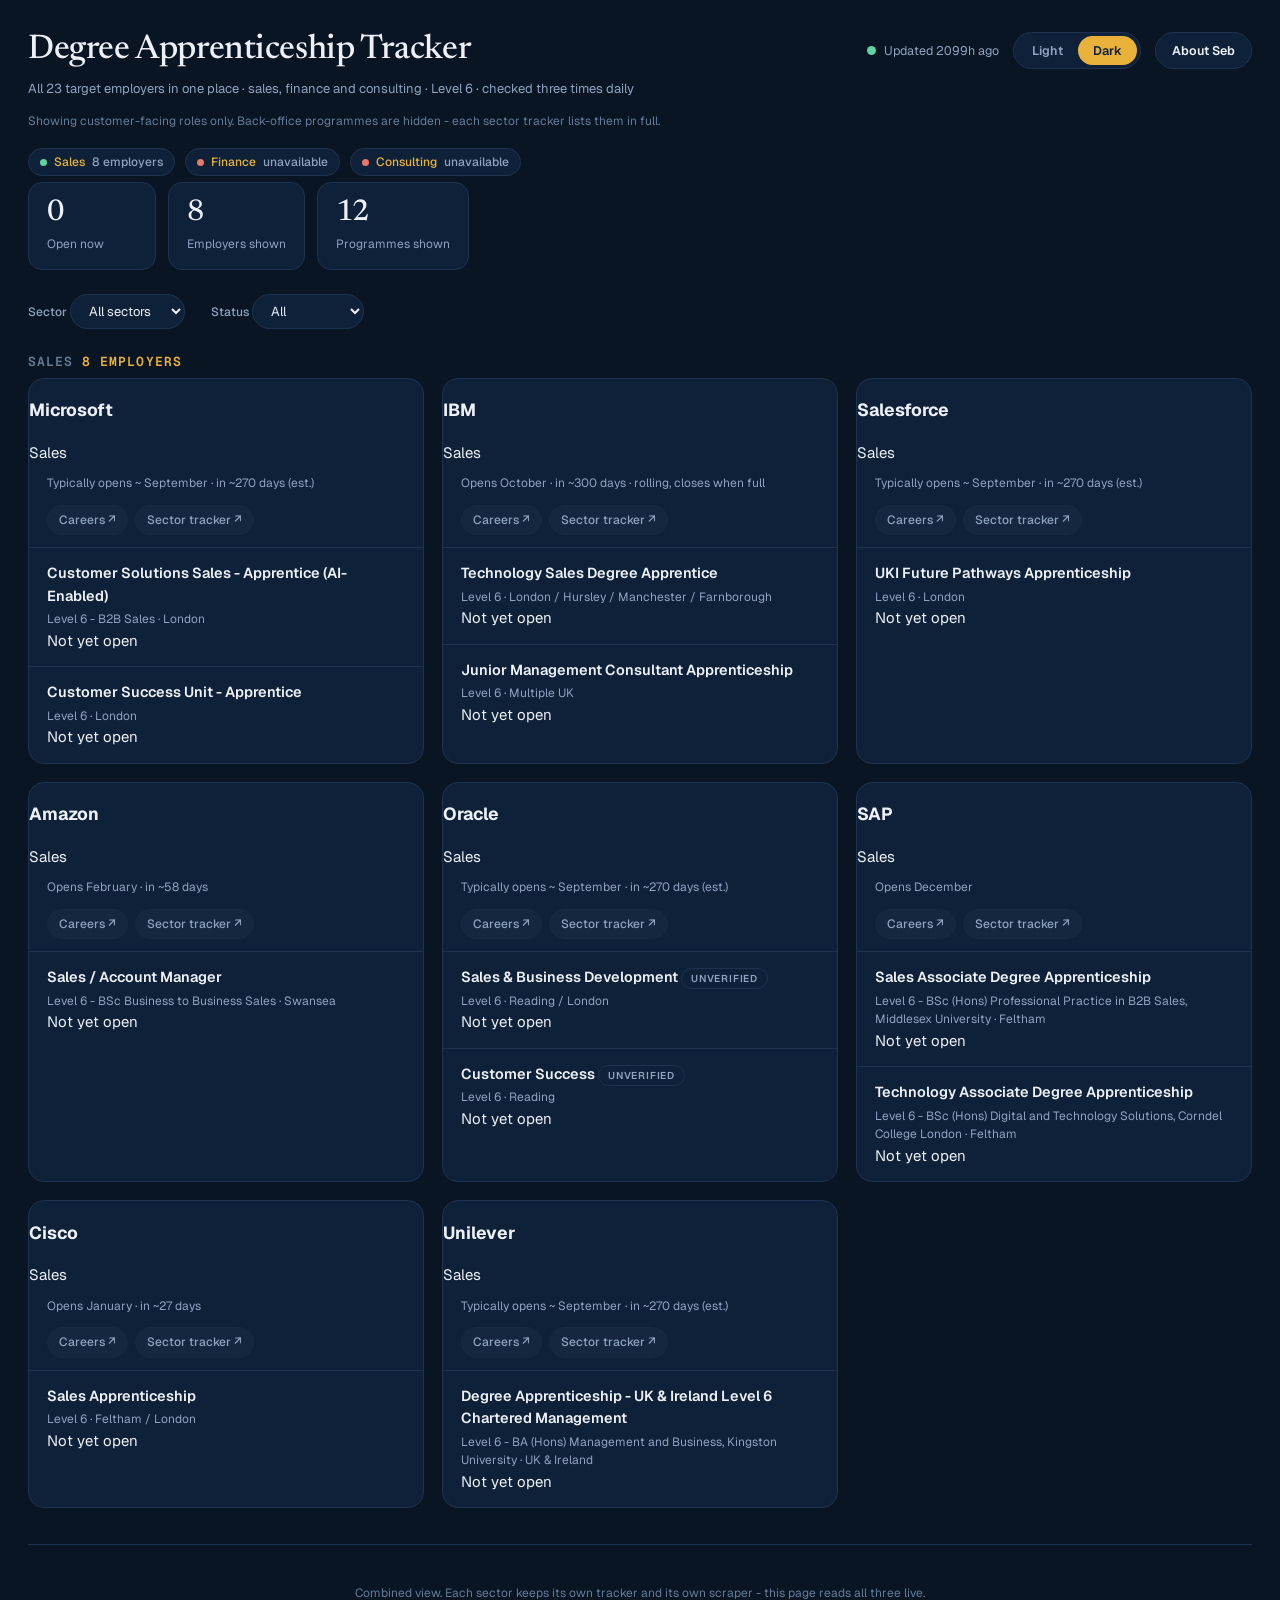
==== commit f20523ba: "Default the combined tracker to customer-facing roles Filters to core and client roles on load - 26 " ====
--- a/all.html
+++ b/all.html
@@ -27,6 +27,8 @@
   .sectorhead{margin:26px 0 10px;font:600 13px/1 var(--mono);letter-spacing:.08em;
               text-transform:uppercase;color:var(--faint)}
   .sectorhead span{color:var(--accent)}
+  .sub.note{margin-top:-6px;font-size:12px;color:var(--faint)}
+  .program.empty{color:var(--faint);font-size:12.5px;font-style:italic}
   #stats .stat{cursor:default}
   #stats .stat:hover{border-color:var(--border)}
 </style>
@@ -45,6 +47,7 @@
     </div>
   </header>
   <p class="sub">All 23 target employers in one place &middot; sales, finance and consulting &middot; Level 6 &middot; checked three times daily</p>
+  <p class="sub note">Showing customer-facing roles only. Back-office programmes are hidden - each sector tracker lists them in full.</p>
 
   <div class="srcbar" id="srcbar"></div>
 
@@ -126,7 +129,7 @@
     if(wantSector !== 'all' && wantSector !== src.key) return;
 
     const cos = data.companies.map(co => {
-      let progs = co.programs || [];
+      let progs = (co.programs || []).filter(p => p.customerFacing === 'core' || p.customerFacing === 'client');
       if(wantStatus === 'open') progs = progs.filter(p => p.status === 'open' || p.status === 'closing_soon');
       return { co, progs };
     }).filter(x => x.progs.length || wantStatus !== 'open');
@@ -158,6 +161,7 @@
         + predict
         + '<div class="links"><a href="' + (co.careerUrl||'#') + '" target="_blank" rel="noopener">Careers &#8599;</a>'
         + ' <a href="' + src.site + '" target="_blank" rel="noopener">Sector tracker &#8599;</a></div>'
+        + (progs.length ? '' : '<div class="program empty">No customer-facing programme listed &mdash; this employer only runs operations or finance routes.</div>')
         + progs.map(p =>
             '<div class="program"><div class="pname">' + p.name
             + (p.nameConfidence === 'unconfirmed' ? ' <span class="tag">unverified</span>' : '')
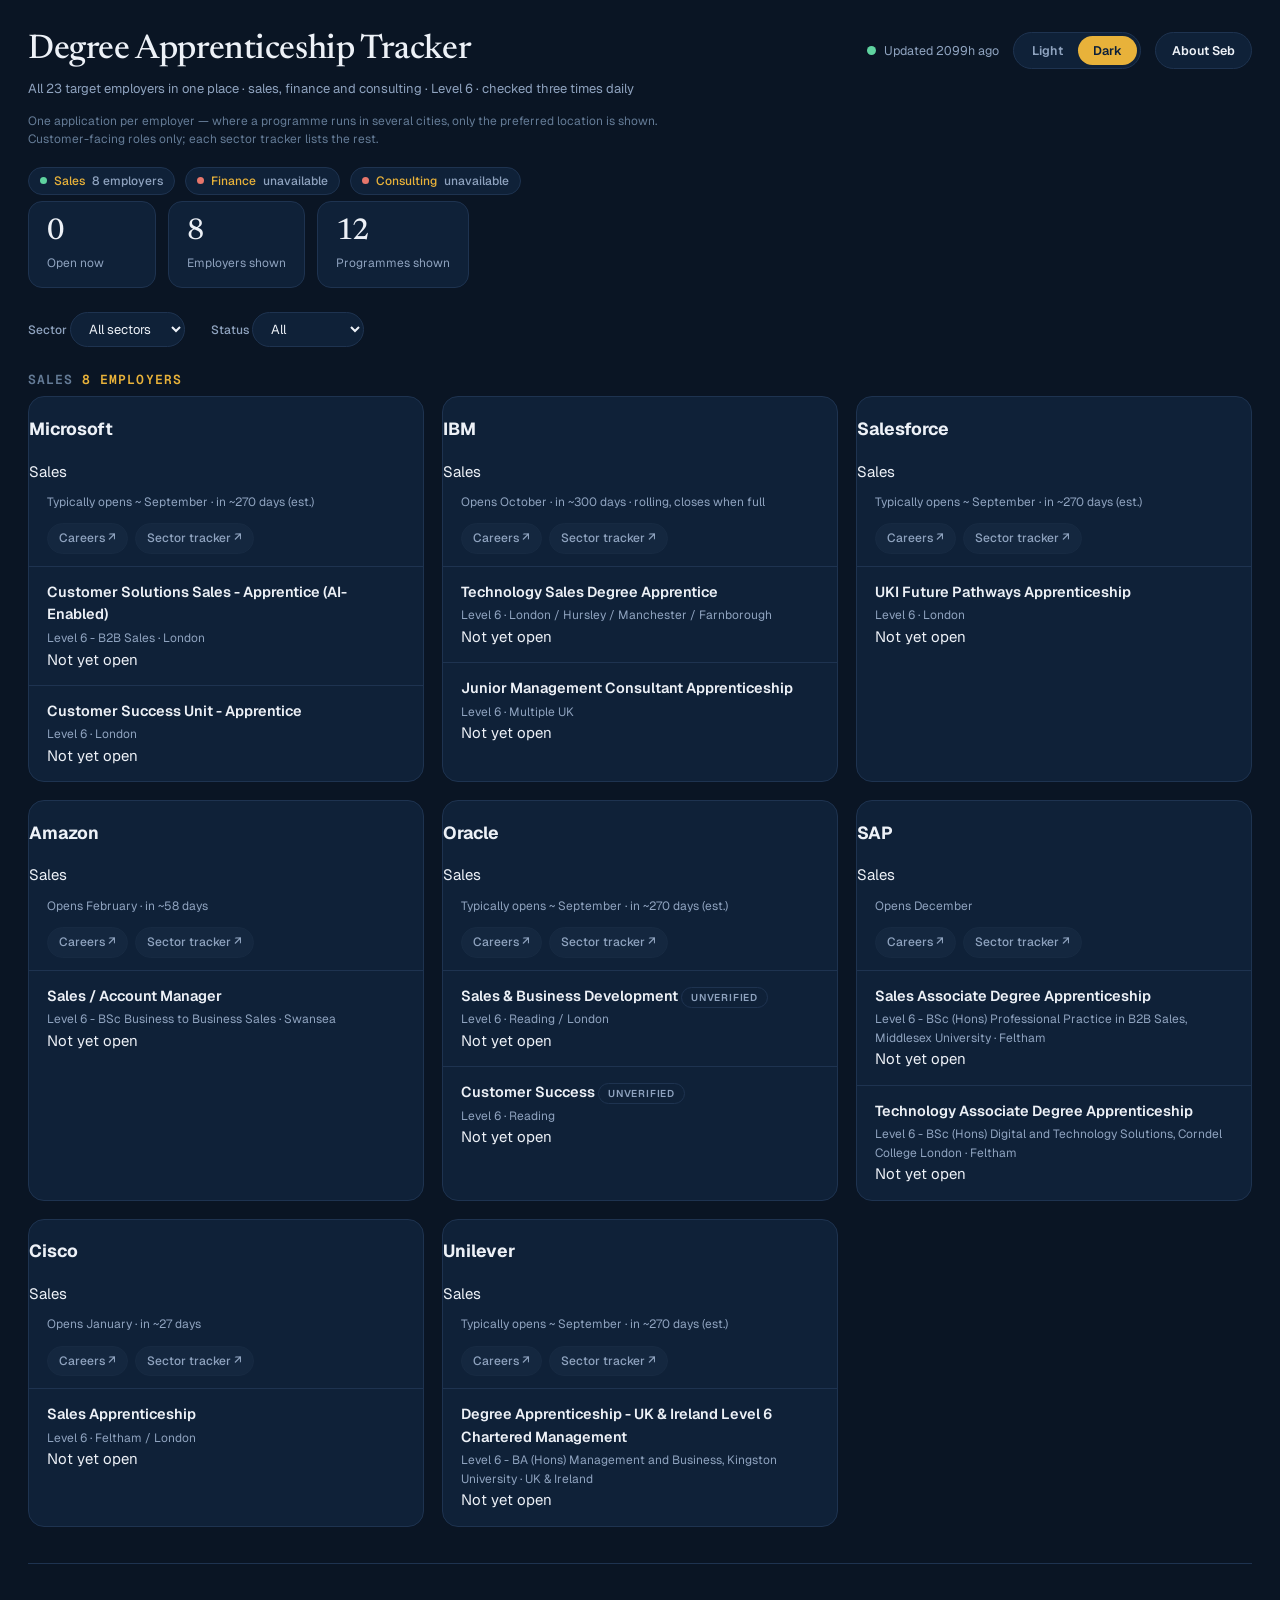
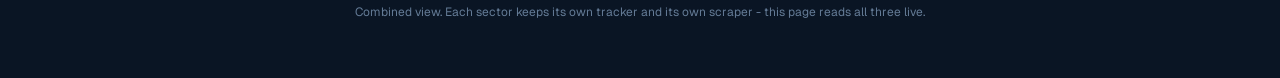
==== commit 6799fb56: "Note that only one application per employer is shown Mirrors the finance repo change: where a progra" ====
--- a/all.html
+++ b/all.html
@@ -47,7 +47,7 @@
     </div>
   </header>
   <p class="sub">All 23 target employers in one place &middot; sales, finance and consulting &middot; Level 6 &middot; checked three times daily</p>
-  <p class="sub note">Showing customer-facing roles only. Back-office programmes are hidden - each sector tracker lists them in full.</p>
+  <p class="sub note">One application per employer &mdash; where a programme runs in several cities, only the preferred location is shown. Customer-facing roles only; each sector tracker lists the rest.</p>
 
   <div class="srcbar" id="srcbar"></div>
 
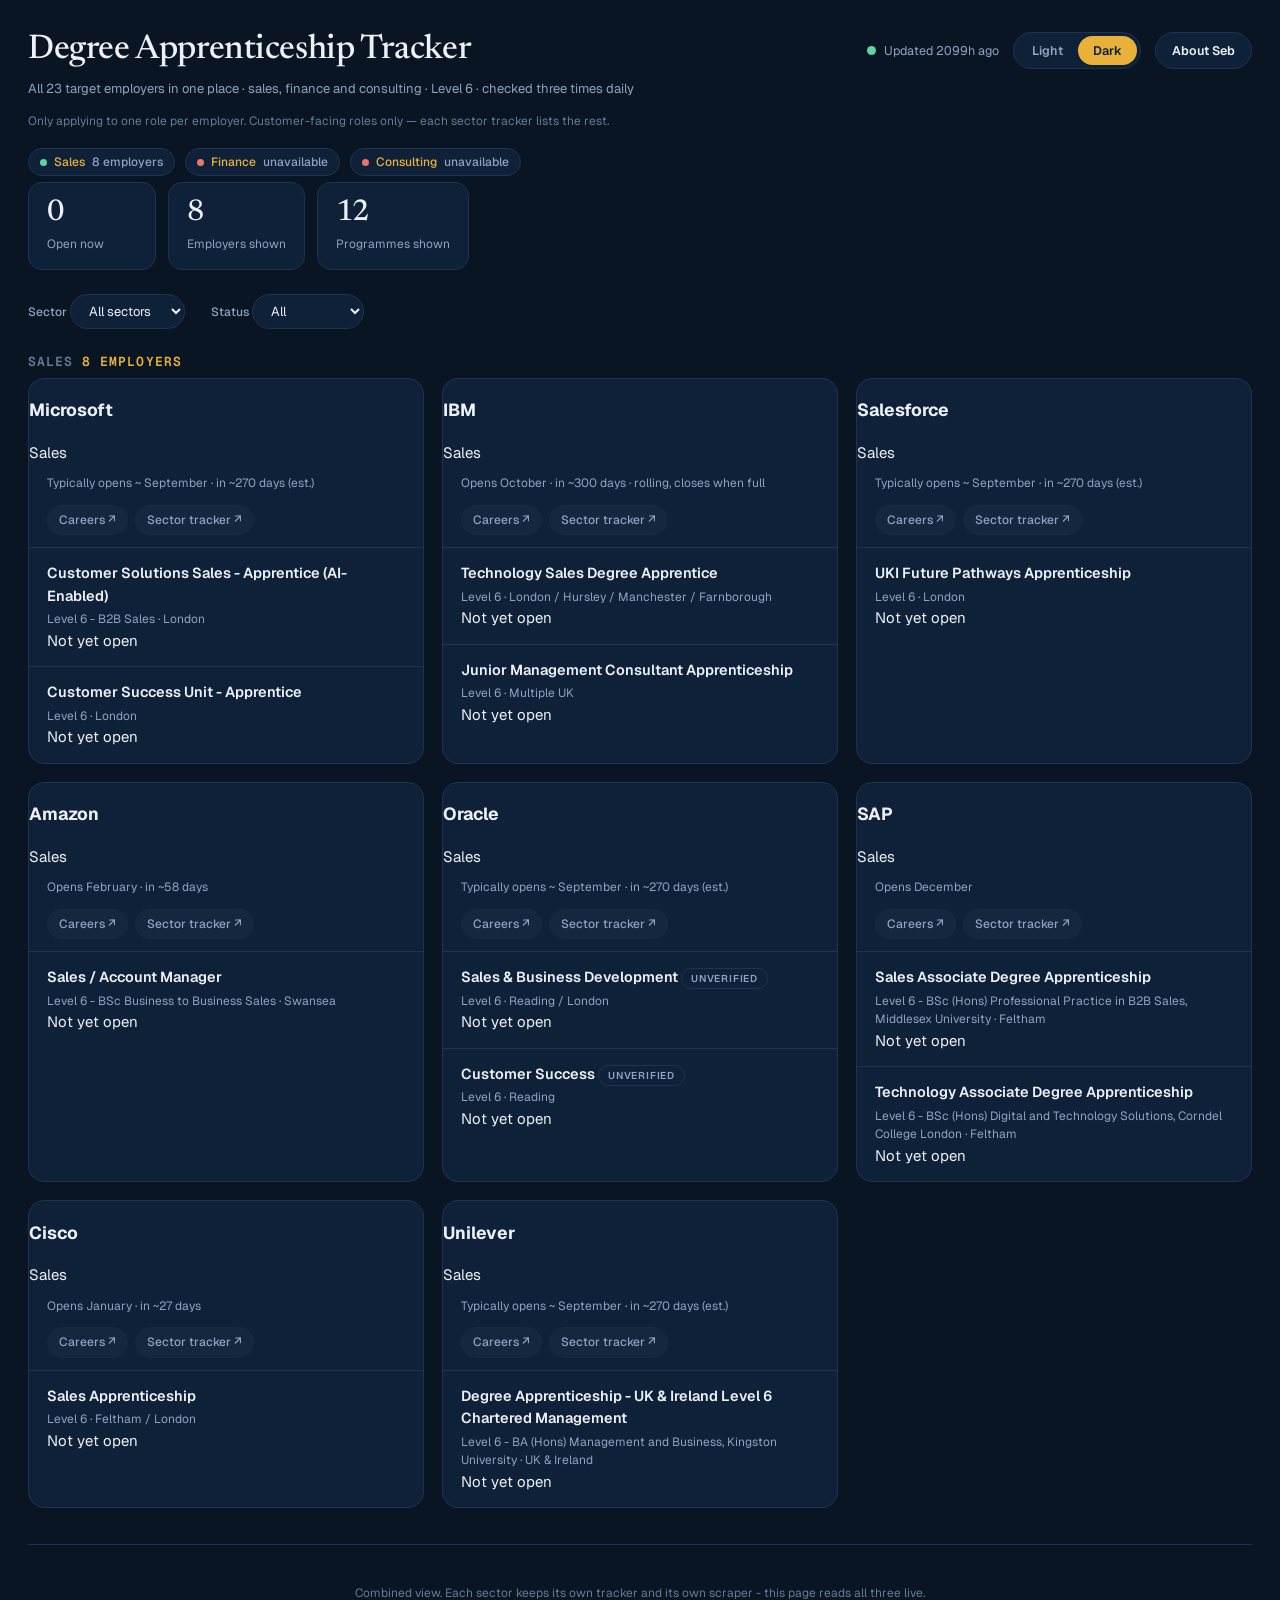
==== commit 1b0206b2: "Simplify the note to state the one-per-employer rule Co-Authored-By: Claude Opus 5 <noreply@anthropi" ====
--- a/all.html
+++ b/all.html
@@ -47,7 +47,7 @@
     </div>
   </header>
   <p class="sub">All 23 target employers in one place &middot; sales, finance and consulting &middot; Level 6 &middot; checked three times daily</p>
-  <p class="sub note">One application per employer &mdash; where a programme runs in several cities, only the preferred location is shown. Customer-facing roles only; each sector tracker lists the rest.</p>
+  <p class="sub note">Only applying to one role per employer. Customer-facing roles only &mdash; each sector tracker lists the rest.</p>
 
   <div class="srcbar" id="srcbar"></div>
 
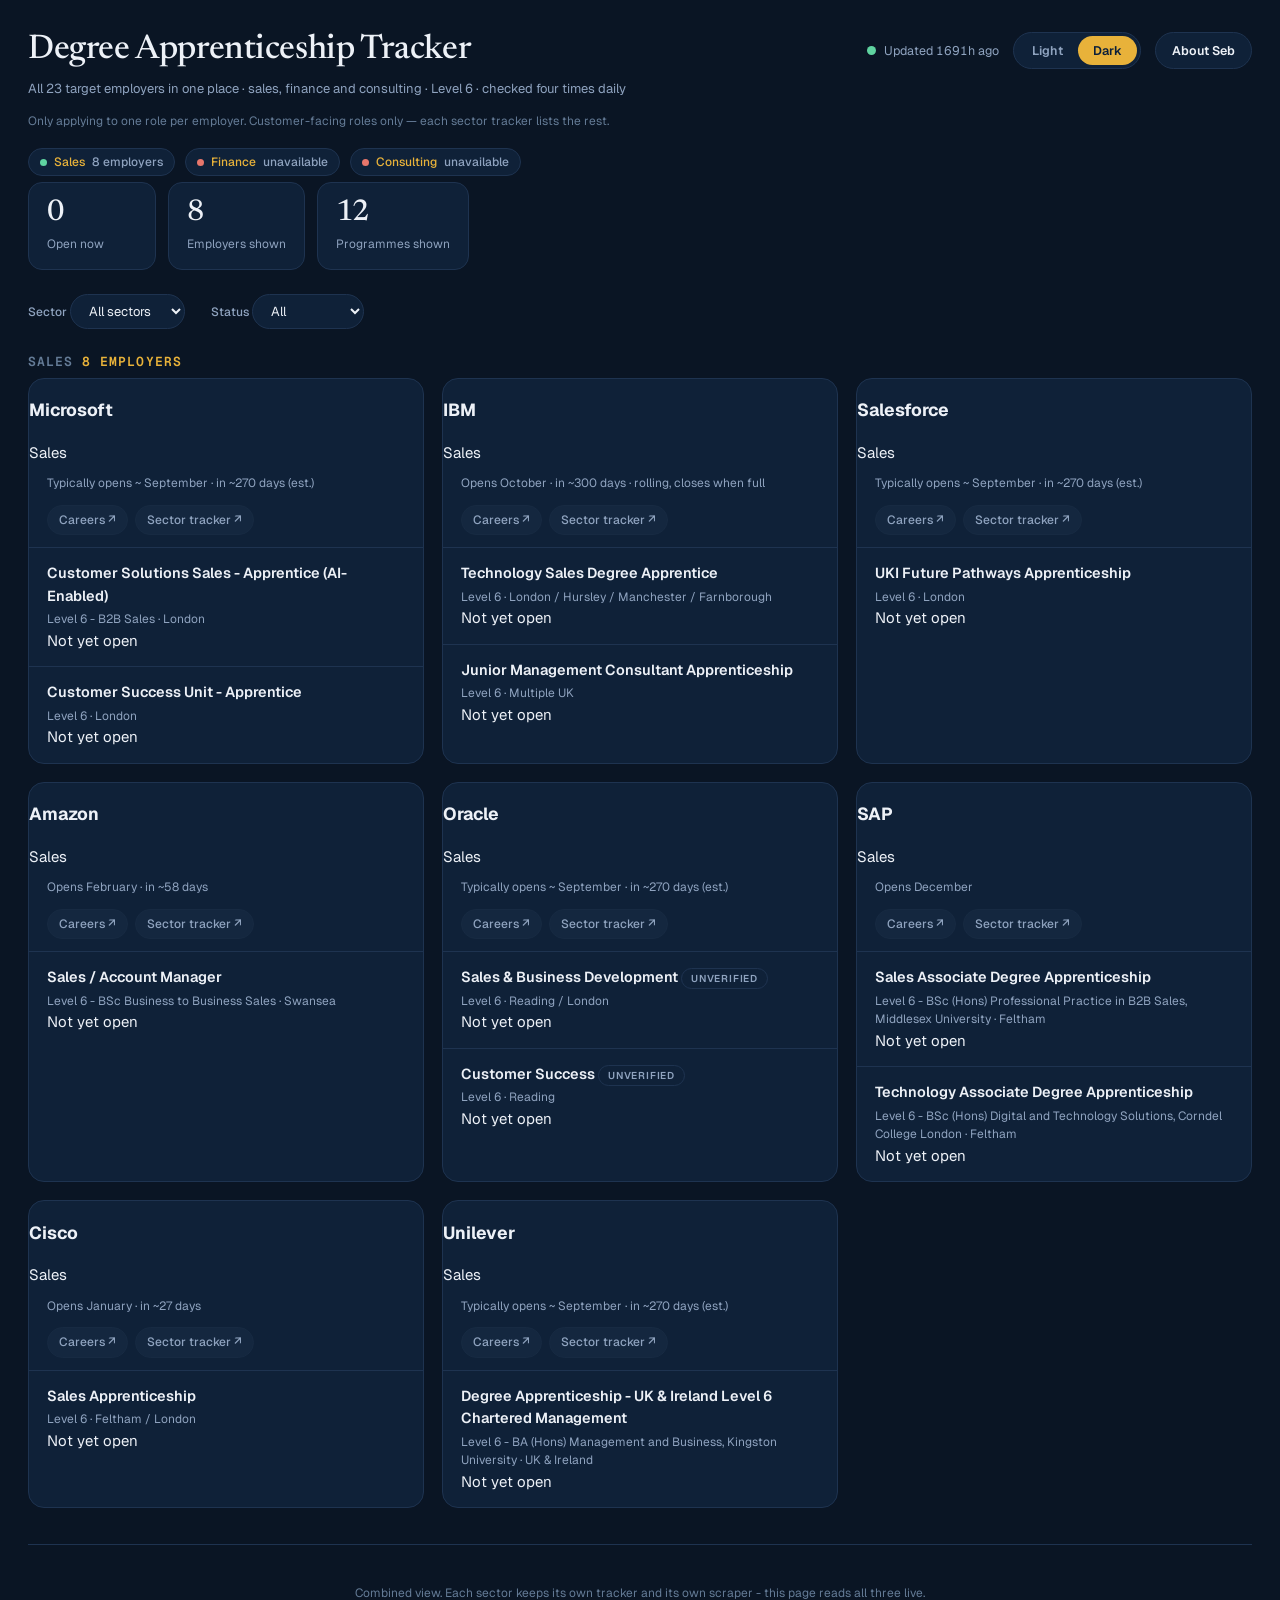
==== commit f1a0c1cc: "Say four checks a day, not three The schedule changed when the gate came out: four fires that all ru" ====
--- a/all.html
+++ b/all.html
@@ -4,7 +4,7 @@
 <meta charset="UTF-8">
 <meta name="viewport" content="width=device-width, initial-scale=1.0">
 <title>All Degree Apprenticeships - Combined Tracker</title>
-<meta name="description" content="Every Level 6 degree apprenticeship tracked across sales, finance and consulting - 23 target employers in one place, auto-updated three times daily.">
+<meta name="description" content="Every Level 6 degree apprenticeship tracked across sales, finance and consulting - 23 target employers in one place, auto-updated four times daily.">
 <meta property="og:title" content="Degree Apprenticeship Tracker - all 23 employers">
 <meta property="og:description" content="Every Level 6 degree apprenticeship tracked across sales, finance and consulting - 23 target employers in one place.">
 <meta property="og:type" content="website">
@@ -46,7 +46,7 @@
       <a class="aboutbtn" href="index.html">About Seb</a>
     </div>
   </header>
-  <p class="sub">All 23 target employers in one place &middot; sales, finance and consulting &middot; Level 6 &middot; checked three times daily</p>
+  <p class="sub">All 23 target employers in one place &middot; sales, finance and consulting &middot; Level 6 &middot; checked four times daily</p>
   <p class="sub note">Only applying to one role per employer. Customer-facing roles only &mdash; each sector tracker lists the rest.</p>
 
   <div class="srcbar" id="srcbar"></div>
